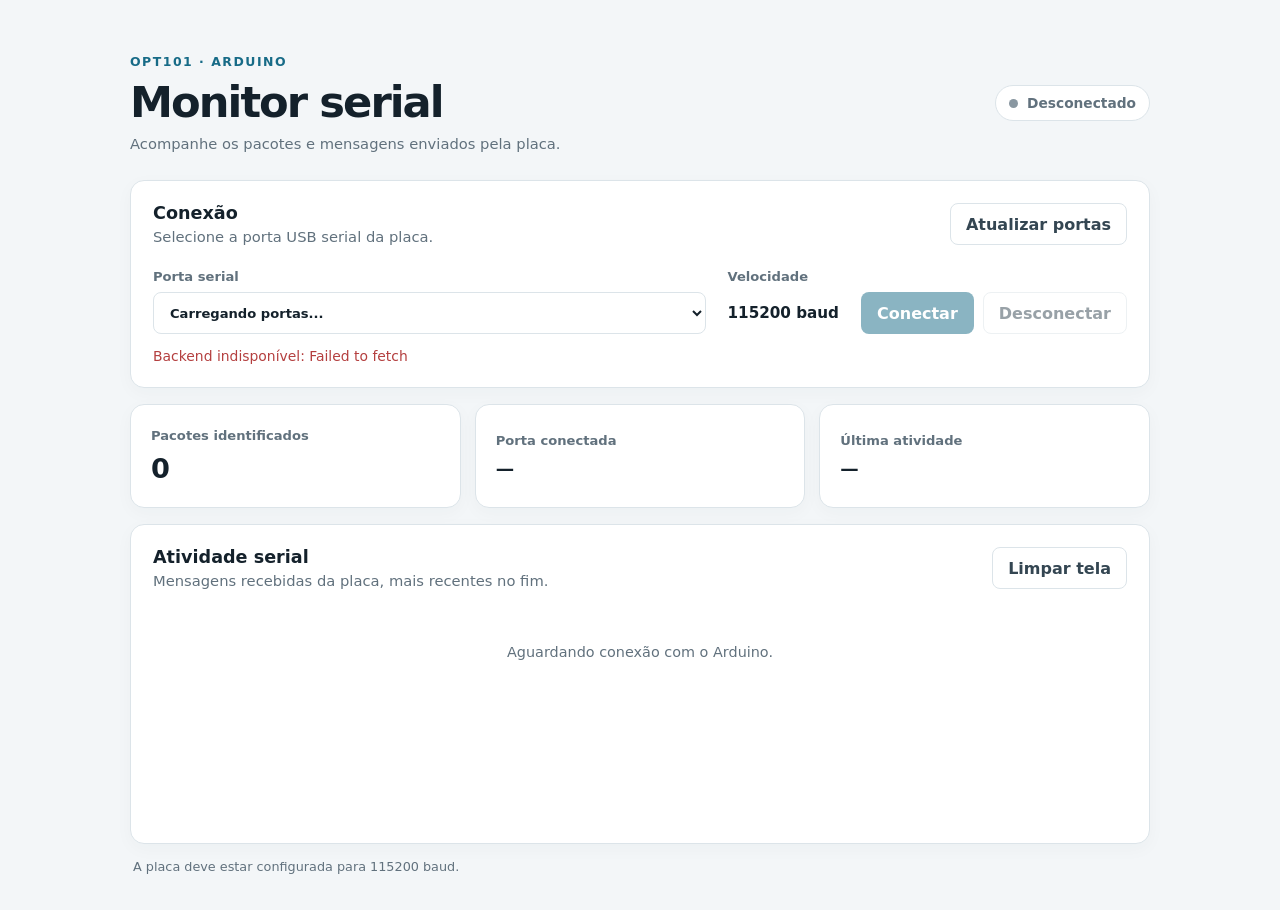
==== frontend/index.html @ 27d695be "Recurso: adiciona monitor serial na web" ====
<!doctype html>
<html lang="pt-BR">
  <head>
    <meta charset="utf-8">
    <meta name="viewport" content="width=device-width, initial-scale=1">
    <meta name="theme-color" content="#f3f6f8">
    <title>Monitor Serial | OPT101</title>
    <link rel="stylesheet" href="styles.css">
    <script src="app.js" defer></script>
  </head>
  <body>
    <main class="page">
      <header class="page-header">
        <div>
          <p class="eyebrow">OPT101 · Arduino</p>
          <h1>Monitor serial</h1>
          <p class="subtitle">Acompanhe os pacotes e mensagens enviados pela placa.</p>
        </div>
        <div id="connectionBadge" class="connection-badge" data-connected="false">
          <span class="status-dot" aria-hidden="true"></span>
          <span id="connectionLabel">Desconectado</span>
        </div>
      </header>

      <section class="card connection-card" aria-labelledby="connectionTitle">
        <div class="section-heading">
          <div>
            <h2 id="connectionTitle">Conexão</h2>
            <p>Selecione a porta USB serial da placa.</p>
          </div>
          <button id="refreshPorts" class="button button-secondary" type="button">
            Atualizar portas
          </button>
        </div>
        <div class="connection-controls">
          <label class="port-field" for="portSelect">
            Porta serial
            <select id="portSelect">
              <option value="">Carregando portas...</option>
            </select>
          </label>
          <div class="baud-field">
            <span>Velocidade</span>
            <strong>115200 baud</strong>
          </div>
          <div class="button-group">
            <button id="connectButton" class="button button-primary" type="button">
              Conectar
            </button>
            <button id="disconnectButton" class="button button-secondary" type="button" disabled>
              Desconectar
            </button>
          </div>
        </div>
        <p id="connectionMessage" class="message" role="status" aria-live="polite"></p>
      </section>

      <section class="metrics" aria-label="Resumo da comunicação">
        <article class="card metric-card">
          <span class="metric-label">Pacotes identificados</span>
          <strong id="packetCount" class="metric-value">0</strong>
        </article>
        <article class="card metric-card">
          <span class="metric-label">Porta conectada</span>
          <strong id="connectedPort" class="metric-value metric-value-small">—</strong>
        </article>
        <article class="card metric-card">
          <span class="metric-label">Última atividade</span>
          <strong id="lastActivity" class="metric-value metric-value-small">—</strong>
        </article>
      </section>

      <section class="card activity-card" aria-labelledby="activityTitle">
        <div class="section-heading">
          <div>
            <h2 id="activityTitle">Atividade serial</h2>
            <p>Mensagens recebidas da placa, mais recentes no fim.</p>
          </div>
          <button id="clearLog" class="button button-secondary" type="button">
            Limpar tela
          </button>
        </div>
        <div id="emptyState" class="empty-state">
          Aguardando conexão com o Arduino.
        </div>
        <ol id="eventLog" class="event-log" aria-live="polite"></ol>
      </section>
      <p class="footer-note">A placa deve estar configurada para 115200 baud.</p>
    </main>
  </body>
</html>
---- frontend/styles.css ----
:root {
  color-scheme: light;
  font-family: Inter, ui-sans-serif, system-ui, -apple-system, BlinkMacSystemFont, "Segoe UI", sans-serif;
  color: #14212b;
  background: #f3f6f8;
  font-synthesis: none;
  text-rendering: optimizeLegibility;
  --muted: #61717d;
  --border: #dce4e9;
  --blue: #176b87;
  --blue-dark: #10556d;
  --green: #16845b;
  --red: #b43f3f;
}

* {
  box-sizing: border-box;
}

body {
  min-width: 320px;
  margin: 0;
}

button,
select {
  font: inherit;
}

.page {
  width: min(100% - 40px, 1020px);
  margin: 0 auto;
  padding: 54px 0 36px;
}

.page-header,
.section-heading,
.connection-controls,
.button-group {
  display: flex;
  align-items: center;
}

.page-header,
.section-heading {
  justify-content: space-between;
  gap: 20px;
}

.page-header {
  margin-bottom: 28px;
}

.eyebrow {
  margin: 0 0 8px;
  color: var(--blue);
  font-size: 0.78rem;
  font-weight: 750;
  letter-spacing: 0.12em;
  text-transform: uppercase;
}

h1,
h2,
p {
  margin-top: 0;
}

h1 {
  margin-bottom: 8px;
  font-size: clamp(2rem, 5vw, 2.7rem);
  letter-spacing: -0.045em;
}

h2 {
  margin-bottom: 5px;
  font-size: 1.1rem;
}

.subtitle,
.section-heading p,
.footer-note {
  margin-bottom: 0;
  color: var(--muted);
  font-size: 0.92rem;
}

.connection-badge {
  display: inline-flex;
  align-items: center;
  gap: 9px;
  padding: 9px 13px;
  border: 1px solid var(--border);
  border-radius: 999px;
  background: #fff;
  color: var(--muted);
  font-size: 0.86rem;
  font-weight: 650;
  white-space: nowrap;
}

.status-dot {
  width: 9px;
  height: 9px;
  border-radius: 50%;
  background: #8997a1;
}

.connection-badge[data-connected="true"] {
  color: var(--green);
}

.connection-badge[data-connected="true"] .status-dot {
  background: var(--green);
  box-shadow: 0 0 0 3px #16845b20;
}

.card {
  border: 1px solid var(--border);
  border-radius: 14px;
  background: #fff;
  box-shadow: 0 5px 18px #24394908;
}

.connection-card,
.activity-card {
  padding: 22px;
}

.connection-controls {
  gap: 22px;
  margin-top: 24px;
}

.port-field,
.baud-field {
  display: grid;
  gap: 8px;
  color: var(--muted);
  font-size: 0.82rem;
  font-weight: 650;
}

.port-field {
  flex: 1;
  min-width: 180px;
}

select {
  width: 100%;
  min-height: 42px;
  padding: 0 12px;
  border: 1px solid var(--border);
  border-radius: 8px;
  background: #fff;
  color: #14212b;
}

.baud-field strong {
  min-height: 42px;
  display: flex;
  align-items: center;
  color: #14212b;
  font-size: 0.95rem;
}

.button-group {
  align-self: end;
  gap: 9px;
}

.button {
  min-height: 42px;
  padding: 0 15px;
  border: 1px solid transparent;
  border-radius: 8px;
  cursor: pointer;
  font-weight: 680;
  transition: background 120ms ease, border-color 120ms ease;
}

.button:focus-visible,
select:focus-visible {
  outline: 3px solid #176b8740;
  outline-offset: 2px;
}

.button:disabled {
  cursor: not-allowed;
  opacity: 0.5;
}

.button-primary {
  background: var(--blue);
  color: #fff;
}

.button-primary:hover:not(:disabled) {
  background: var(--blue-dark);
}

.button-secondary {
  border-color: var(--border);
  background: #fff;
  color: #344652;
}

.button-secondary:hover:not(:disabled) {
  background: #f5f8fa;
}

.message {
  min-height: 1.25em;
  margin: 14px 0 0;
  color: var(--muted);
  font-size: 0.87rem;
}

.message[data-kind="error"] {
  color: var(--red);
}

.metrics {
  display: grid;
  grid-template-columns: repeat(3, 1fr);
  gap: 14px;
  margin: 16px 0;
}

.metric-card {
  min-height: 104px;
  display: flex;
  flex-direction: column;
  justify-content: center;
  gap: 10px;
  padding: 18px 20px;
}

.metric-label {
  color: var(--muted);
  font-size: 0.82rem;
  font-weight: 600;
}

.metric-value {
  font-size: 1.7rem;
  letter-spacing: -0.04em;
}

.metric-value-small {
  font-size: 1.15rem;
  overflow-wrap: anywhere;
}

.activity-card {
  min-height: 320px;
}

.event-log {
  display: grid;
  gap: 8px;
  max-height: 420px;
  margin: 18px 0 0;
  padding: 0;
  overflow-y: auto;
  list-style: none;
}

.event-entry {
  display: grid;
  grid-template-columns: 76px minmax(0, 1fr);
  gap: 10px;
  padding: 11px 12px;
  border: 1px solid #e8edf0;
  border-radius: 8px;
  background: #fbfcfd;
  font-family: ui-monospace, SFMono-Regular, Consolas, monospace;
  font-size: 0.82rem;
  line-height: 1.5;
  overflow-wrap: anywhere;
}

.event-time {
  color: var(--muted);
}

.event-message {
  white-space: pre-wrap;
}

.event-entry[data-type="packet"] {
  border-left: 3px solid var(--blue);
}

.event-entry[data-type="error"] {
  border-left: 3px solid var(--red);
  color: var(--red);
}

.event-entry[data-type="packet"] .event-message::before {
  content: "PACOTE  ";
  color: var(--blue);
  font-weight: 750;
}

.empty-state {
  padding: 55px 10px;
  color: var(--muted);
  text-align: center;
  font-size: 0.9rem;
}

.footer-note {
  padding: 15px 3px 0;
  font-size: 0.8rem;
}

@media (max-width: 760px) {
  .page {
    width: min(100% - 28px, 620px);
    padding-top: 32px;
  }

  .connection-controls {
    align-items: stretch;
    flex-direction: column;
    gap: 15px;
  }

  .button-group {
    align-self: stretch;
  }

  .button-group .button {
    flex: 1;
  }
}

@media (max-width: 520px) {
  .page-header,
  .section-heading {
    align-items: flex-start;
    flex-direction: column;
  }

  .metrics {
    grid-template-columns: 1fr;
    gap: 10px;
  }

  .metric-card {
    min-height: 86px;
  }

  .connection-card,
  .activity-card {
    padding: 17px;
  }

  .event-entry {
    grid-template-columns: 1fr;
    gap: 3px;
  }
}
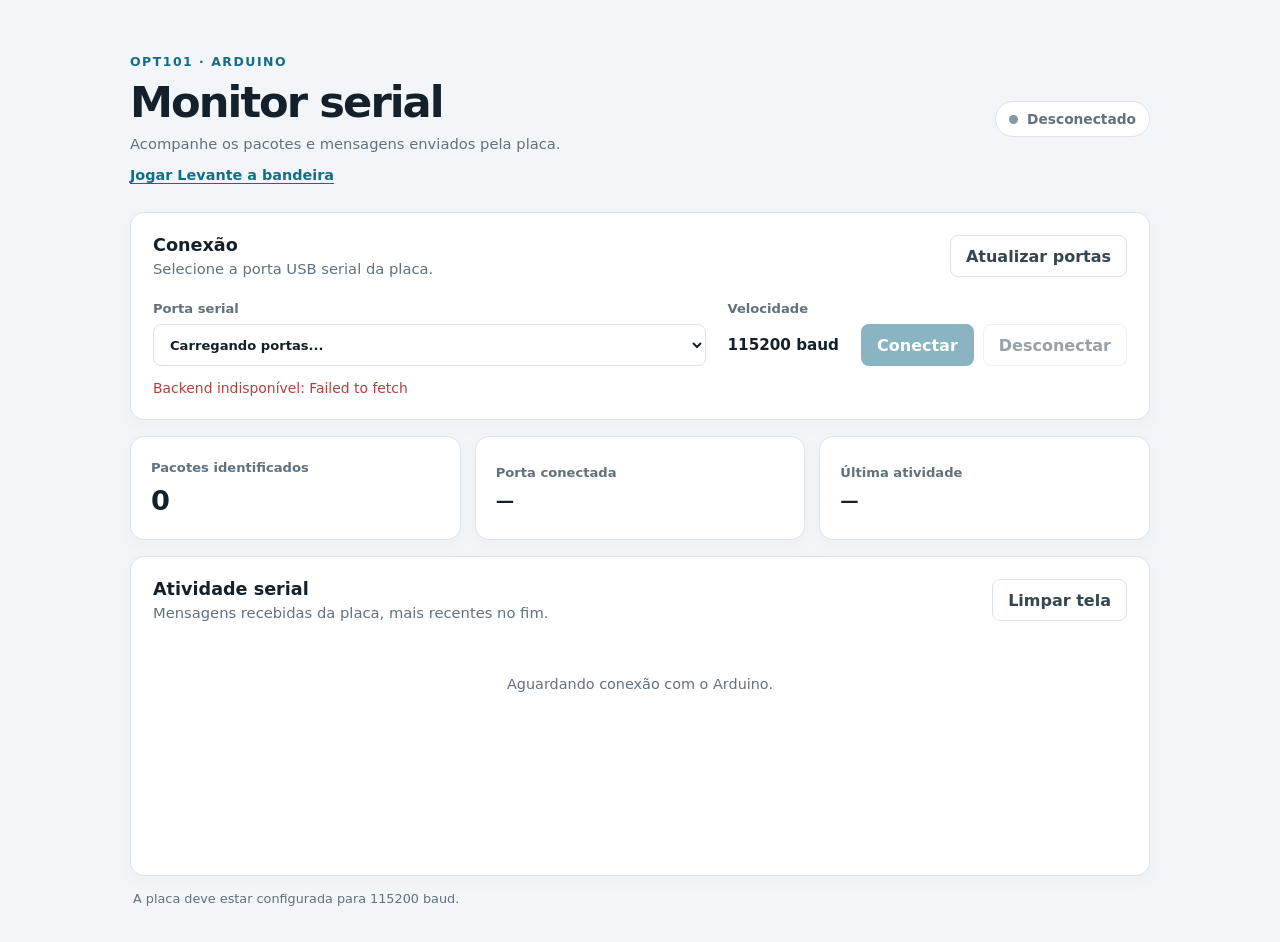
==== commit 3c91ebc4: "Recurso: adiciona o jogo Levante a Bandeira e o integra ao monitor serial" ====
--- a/frontend/index.html
+++ b/frontend/index.html
@@ -1,20 +1,25 @@
 <!doctype html>
 <html lang="pt-BR">
   <head>
+    <!-- Metadados para idioma, adaptação a celulares e aparência do navegador. -->
     <meta charset="utf-8">
     <meta name="viewport" content="width=device-width, initial-scale=1">
     <meta name="theme-color" content="#f3f6f8">
     <title>Monitor Serial | OPT101</title>
+    <!-- Carrega os estilos e executa o JavaScript após a leitura do HTML. -->
     <link rel="stylesheet" href="styles.css">
     <script src="app.js" defer></script>
   </head>
   <body>
+    <!-- Reúne o cabeçalho, controles de conexão, indicadores e histórico. -->
     <main class="page">
+      <!-- Título da aplicação e indicador visual do estado da conexão. -->
       <header class="page-header">
         <div>
           <p class="eyebrow">OPT101 · Arduino</p>
           <h1>Monitor serial</h1>
           <p class="subtitle">Acompanhe os pacotes e mensagens enviados pela placa.</p>
+          <a class="page-switch" href="game.html">Jogar Levante a bandeira</a>
         </div>
         <div id="connectionBadge" class="connection-badge" data-connected="false">
           <span class="status-dot" aria-hidden="true"></span>
@@ -22,6 +27,7 @@
         </div>
       </header>
 
+      <!-- Controles para atualizar, selecionar e abrir a porta serial. -->
       <section class="card connection-card" aria-labelledby="connectionTitle">
         <div class="section-heading">
           <div>
@@ -33,6 +39,7 @@
           </button>
         </div>
         <div class="connection-controls">
+          <!-- A lista é preenchida em tempo de execução pela API do backend. -->
           <label class="port-field" for="portSelect">
             Porta serial
             <select id="portSelect">
@@ -52,9 +59,11 @@
             </button>
           </div>
         </div>
+        <!-- Região acessível para mensagens de sucesso e erro da conexão. -->
         <p id="connectionMessage" class="message" role="status" aria-live="polite"></p>
       </section>
 
+      <!-- Indicadores resumidos que recebem dados da API. -->
       <section class="metrics" aria-label="Resumo da comunicação">
         <article class="card metric-card">
           <span class="metric-label">Pacotes identificados</span>
@@ -70,6 +79,7 @@
         </article>
       </section>
 
+      <!-- Histórico de linhas recebidas do Arduino. -->
       <section class="card activity-card" aria-labelledby="activityTitle">
         <div class="section-heading">
           <div>
@@ -80,11 +90,13 @@
             Limpar tela
           </button>
         </div>
+        <!-- Visível até que a primeira mensagem seja adicionada ao histórico. -->
         <div id="emptyState" class="empty-state">
           Aguardando conexão com o Arduino.
         </div>
         <ol id="eventLog" class="event-log" aria-live="polite"></ol>
       </section>
+      <!-- Lembrete da velocidade serial configurada no Arduino. -->
       <p class="footer-note">A placa deve estar configurada para 115200 baud.</p>
     </main>
   </body>
--- a/frontend/styles.css
+++ b/frontend/styles.css
@@ -1,4 +1,6 @@
+/* Tema, cores reutilizadas e tipografia padrão da aplicação. */
 :root {
+  /* Define uma paleta clara e fontes com alternativas instaladas no sistema. */
   color-scheme: light;
   font-family: Inter, ui-sans-serif, system-ui, -apple-system, BlinkMacSystemFont, "Segoe UI", sans-serif;
   color: #14212b;
@@ -13,20 +15,24 @@
   --red: #b43f3f;
 }
 
+/* Usa o tamanho total dos elementos ao calcular dimensões e espaçamentos. */
 * {
   box-sizing: border-box;
 }
 
+/* Define a largura mínima da tela e remove a margem padrão do navegador. */
 body {
   min-width: 320px;
   margin: 0;
 }
 
+/* Mantém os controles nativos com a mesma tipografia da interface. */
 button,
 select {
   font: inherit;
 }
 
+/* Organiza o conteúdo principal e os cabeçalhos em telas largas. */
 .page {
   width: min(100% - 40px, 1020px);
   margin: 0 auto;
@@ -37,12 +43,14 @@
 .section-heading,
 .connection-controls,
 .button-group {
+  /* Compartilha alinhamento base entre cabeçalhos e grupos de controles. */
   display: flex;
   align-items: center;
 }
 
 .page-header,
 .section-heading {
+  /* Coloca conteúdo e ações em lados opostos nos layouts mais largos. */
   justify-content: space-between;
   gap: 20px;
 }
@@ -52,6 +60,7 @@
 }
 
 .eyebrow {
+  /* Identificação pequena acima do título principal. */
   margin: 0 0 8px;
   color: var(--blue);
   font-size: 0.78rem;
@@ -63,6 +72,7 @@
 h1,
 h2,
 p {
+  /* Remove a margem superior padrão que varia entre navegadores. */
   margin-top: 0;
 }
 
@@ -80,11 +90,27 @@
 .subtitle,
 .section-heading p,
 .footer-note {
+  /* Usa o mesmo tom discreto nas explicações e notas auxiliares. */
   margin-bottom: 0;
   color: var(--muted);
   font-size: 0.92rem;
 }
 
+.page-switch {
+  display: inline-flex;
+  margin-top: 15px;
+  color: var(--blue);
+  font-size: 0.9rem;
+  font-weight: 700;
+  text-decoration-thickness: 1px;
+  text-underline-offset: 3px;
+}
+
+.page-switch:hover {
+  color: var(--blue-dark);
+}
+
+/* Apresenta o estado conectado/desconectado com um indicador colorido. */
 .connection-badge {
   display: inline-flex;
   align-items: center;
@@ -100,6 +126,7 @@
 }
 
 .status-dot {
+  /* Ponto simples que muda de cor junto com o estado da conexão. */
   width: 9px;
   height: 9px;
   border-radius: 50%;
@@ -107,6 +134,7 @@
 }
 
 .connection-badge[data-connected="true"] {
+  /* O atributo atualizado pelo JavaScript altera a aparência ao conectar. */
   color: var(--green);
 }
 
@@ -115,6 +143,7 @@
   box-shadow: 0 0 0 3px #16845b20;
 }
 
+/* Estilo comum dos painéis e espaçamento interno das seções. */
 .card {
   border: 1px solid var(--border);
   border-radius: 14px;
@@ -124,14 +153,17 @@
 
 .connection-card,
 .activity-card {
+  /* Mantém distância confortável entre conteúdo e borda dos painéis. */
   padding: 22px;
 }
 
+/* Alinha os campos da porta, velocidade e botões de conexão. */
 .connection-controls {
   gap: 22px;
   margin-top: 24px;
 }
 
+/* Aparência dos campos e botões do formulário. */
 .port-field,
 .baud-field {
   display: grid;
@@ -142,11 +174,13 @@
 }
 
 .port-field {
+  /* Permite que o seletor ocupe o espaço livre no formulário. */
   flex: 1;
   min-width: 180px;
 }
 
 select {
+  /* Mantém o seletor visível e fácil de usar por mouse ou toque. */
   width: 100%;
   min-height: 42px;
   padding: 0 12px;
@@ -157,6 +191,7 @@
 }
 
 .baud-field strong {
+  /* Alinha visualmente o valor da velocidade com o campo ao lado. */
   min-height: 42px;
   display: flex;
   align-items: center;
@@ -165,11 +200,13 @@
 }
 
 .button-group {
+  /* Alinha os botões pela base com os outros controles. */
   align-self: end;
   gap: 9px;
 }
 
 .button {
+  /* Área clicável consistente para mouse, teclado e tela de toque. */
   min-height: 42px;
   padding: 0 15px;
   border: 1px solid transparent;
@@ -181,6 +218,7 @@
 
 .button:focus-visible,
 select:focus-visible {
+  /* Mostra foco de teclado sem destacar controles usados apenas com mouse. */
   outline: 3px solid #176b8740;
   outline-offset: 2px;
 }
@@ -190,6 +228,7 @@
   opacity: 0.5;
 }
 
+/* Diferencia ações principais, secundárias e mensagens de erro. */
 .button-primary {
   background: var(--blue);
   color: #fff;
@@ -210,6 +249,7 @@
 }
 
 .message {
+  /* Reserva espaço para a mensagem sem deslocar os demais elementos. */
   min-height: 1.25em;
   margin: 14px 0 0;
   color: var(--muted);
@@ -220,6 +260,7 @@
   color: var(--red);
 }
 
+/* Grade e tipografia dos indicadores de estado. */
 .metrics {
   display: grid;
   grid-template-columns: repeat(3, 1fr);
@@ -228,6 +269,7 @@
 }
 
 .metric-card {
+  /* Centraliza cada número e seu rótulo no cartão de resumo. */
   min-height: 104px;
   display: flex;
   flex-direction: column;
@@ -237,6 +279,7 @@
 }
 
 .metric-label {
+  /* Diferencia a descrição do valor principal de cada indicador. */
   color: var(--muted);
   font-size: 0.82rem;
   font-weight: 600;
@@ -252,11 +295,13 @@
   overflow-wrap: anywhere;
 }
 
+/* Lista rolável de mensagens recebidas e destaque de pacotes/erros. */
 .activity-card {
   min-height: 320px;
 }
 
 .event-log {
+  /* Limita a altura e permite percorrer mensagens sem alongar a página. */
   display: grid;
   gap: 8px;
   max-height: 420px;
@@ -267,6 +312,7 @@
 }
 
 .event-entry {
+  /* Organiza horário e texto em colunas, quebrando mensagens longas. */
   display: grid;
   grid-template-columns: 76px minmax(0, 1fr);
   gap: 10px;
@@ -281,10 +327,12 @@
 }
 
 .event-time {
+  /* Mantém o horário secundário em relação à mensagem. */
   color: var(--muted);
 }
 
 .event-message {
+  /* Preserva quebras de linha recebidas da porta serial. */
   white-space: pre-wrap;
 }
 
@@ -304,18 +352,221 @@
 }
 
 .empty-state {
+  /* Estado inicial apresentado quando o histórico ainda está vazio. */
   padding: 55px 10px;
   color: var(--muted);
   text-align: center;
   font-size: 0.9rem;
 }
 
+/* Nota auxiliar exibida abaixo do histórico. */
 .footer-note {
   padding: 15px 3px 0;
   font-size: 0.8rem;
 }
 
+.game-card {
+  padding: 24px;
+}
+
+.game-setup {
+  display: grid;
+  gap: 20px;
+}
+
+.player-count-field,
+.player-name-field {
+  display: grid;
+  gap: 8px;
+  color: var(--muted);
+  font-size: 0.86rem;
+  font-weight: 650;
+}
+
+.player-count-field {
+  max-width: 220px;
+}
+
+.player-name-list {
+  display: grid;
+  grid-template-columns: repeat(2, minmax(0, 1fr));
+  gap: 14px;
+}
+
+.player-name-field input {
+  width: 100%;
+  min-height: 42px;
+  padding: 0 12px;
+  border: 1px solid var(--border);
+  border-radius: 8px;
+  color: #14212b;
+  font: inherit;
+}
+
+.player-name-field input:focus-visible {
+  outline: 3px solid #176b8740;
+  outline-offset: 2px;
+}
+
+.game-panel[hidden],
+.game-setup[hidden],
+.master-controls[hidden],
+.response-controls[hidden] {
+  display: none;
+}
+
+.game-panel {
+  display: grid;
+  gap: 18px;
+}
+
+.game-topline {
+  display: flex;
+  align-items: center;
+  justify-content: space-between;
+  gap: 14px;
+}
+
+.round-label {
+  margin: 0;
+  color: var(--muted);
+  font-size: 0.9rem;
+  font-weight: 650;
+}
+
+.game-prompt {
+  margin: 0;
+  font-size: clamp(1.35rem, 3vw, 1.8rem);
+  letter-spacing: -0.035em;
+}
+
+.game-instruction {
+  margin: -10px 0 0;
+  color: var(--muted);
+  line-height: 1.55;
+}
+
+.master-controls,
+.response-controls {
+  display: grid;
+  grid-template-columns: repeat(3, minmax(0, 1fr));
+  gap: 12px;
+}
+
+.flag-button {
+  min-height: 106px;
+  display: grid;
+  justify-items: center;
+  align-content: center;
+  gap: 9px;
+  padding: 14px;
+  border: 1px solid var(--border);
+  border-radius: 12px;
+  background: #fff;
+  color: #14212b;
+  cursor: pointer;
+  font: inherit;
+  font-weight: 720;
+  transition: transform 120ms ease, box-shadow 120ms ease, border-color 120ms ease;
+}
+
+.flag-button:hover:not(:disabled) {
+  transform: translateY(-2px);
+  box-shadow: 0 7px 18px #24394912;
+}
+
+.flag-button:focus-visible {
+  outline: 3px solid #176b8740;
+  outline-offset: 2px;
+}
+
+.flag-button:disabled {
+  cursor: not-allowed;
+  opacity: 0.55;
+}
+
+.flag-symbol {
+  display: flex;
+  gap: 5px;
+  font-size: 1.65rem;
+  line-height: 1;
+}
+
+.flag-button[data-flag="red"] {
+  border-color: #efcaca;
+}
+
+.flag-button[data-flag="white"] {
+  border-color: #dce4e9;
+}
+
+.flag-button[data-flag="both"] {
+  border-color: #d8d1ec;
+}
+
+.master-controls .flag-button {
+  min-height: 90px;
+}
+
+.active-players,
+.eliminated-players {
+  display: grid;
+  gap: 9px;
+  margin: 0;
+  padding: 0;
+  list-style: none;
+}
+
+.player-row {
+  display: flex;
+  align-items: center;
+  justify-content: space-between;
+  gap: 12px;
+  padding: 12px 14px;
+  border: 1px solid #e8edf0;
+  border-radius: 9px;
+  background: #fbfcfd;
+}
+
+.player-row[data-current="true"] {
+  border-color: #8db7c6;
+  background: #f2f9fb;
+}
+
+.player-status {
+  color: var(--muted);
+  font-size: 0.84rem;
+}
+
+.eliminated-players {
+  color: var(--muted);
+  font-size: 0.88rem;
+}
+
+.game-message {
+  min-height: 1.35em;
+  margin: 0;
+  color: var(--muted);
+  font-size: 0.9rem;
+}
+
+.game-message[data-kind="error"] {
+  color: var(--red);
+}
+
+.game-message[data-kind="success"] {
+  color: var(--green);
+}
+
+.game-actions {
+  display: flex;
+  flex-wrap: wrap;
+  gap: 10px;
+}
+
+/* Ajustes de layout para tablets e janelas estreitas. */
 @media (max-width: 760px) {
+  /* Empilha os controles quando não há largura para mantê-los em uma linha. */
   .page {
     width: min(100% - 28px, 620px);
     padding-top: 32px;
@@ -327,6 +578,10 @@
     gap: 15px;
   }
 
+  .player-name-list {
+    grid-template-columns: 1fr;
+  }
+
   .button-group {
     align-self: stretch;
   }
@@ -336,7 +591,9 @@
   }
 }
 
+/* Ajustes adicionais para telas de celular. */
 @media (max-width: 520px) {
+  /* Reduz o conteúdo a uma coluna e adapta os logs a telas de celular. */
   .page-header,
   .section-heading {
     align-items: flex-start;
@@ -353,8 +610,26 @@
   }
 
   .connection-card,
-  .activity-card {
+  .activity-card,
+  .game-card {
     padding: 17px;
+  }
+
+  .master-controls,
+  .response-controls {
+    grid-template-columns: 1fr;
+  }
+
+  .flag-button,
+  .master-controls .flag-button {
+    min-height: 72px;
+    display: flex;
+    justify-content: center;
+  }
+
+  .game-topline {
+    align-items: flex-start;
+    flex-direction: column;
   }
 
   .event-entry {
